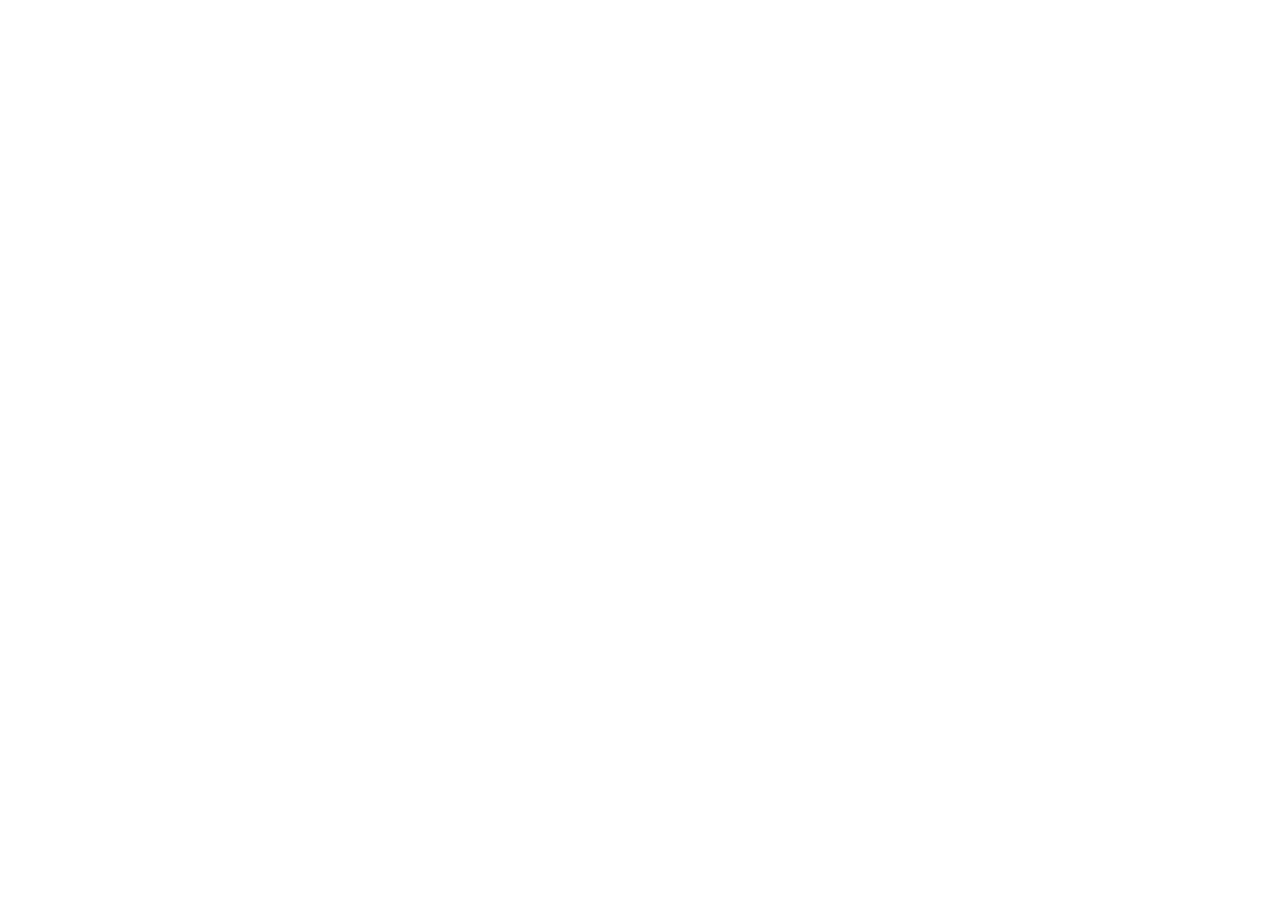
==== index.html @ 2ea9eb3d "Add index.html" ====
<!doctype html>
<html lang="en">
  <head>
    <meta charset="UTF-8" />
    <meta name="viewport" content="width=device-width, initial-scale=1.0" />
    <title>Portfolio</title>
  </head>
  <body></body>
</html>
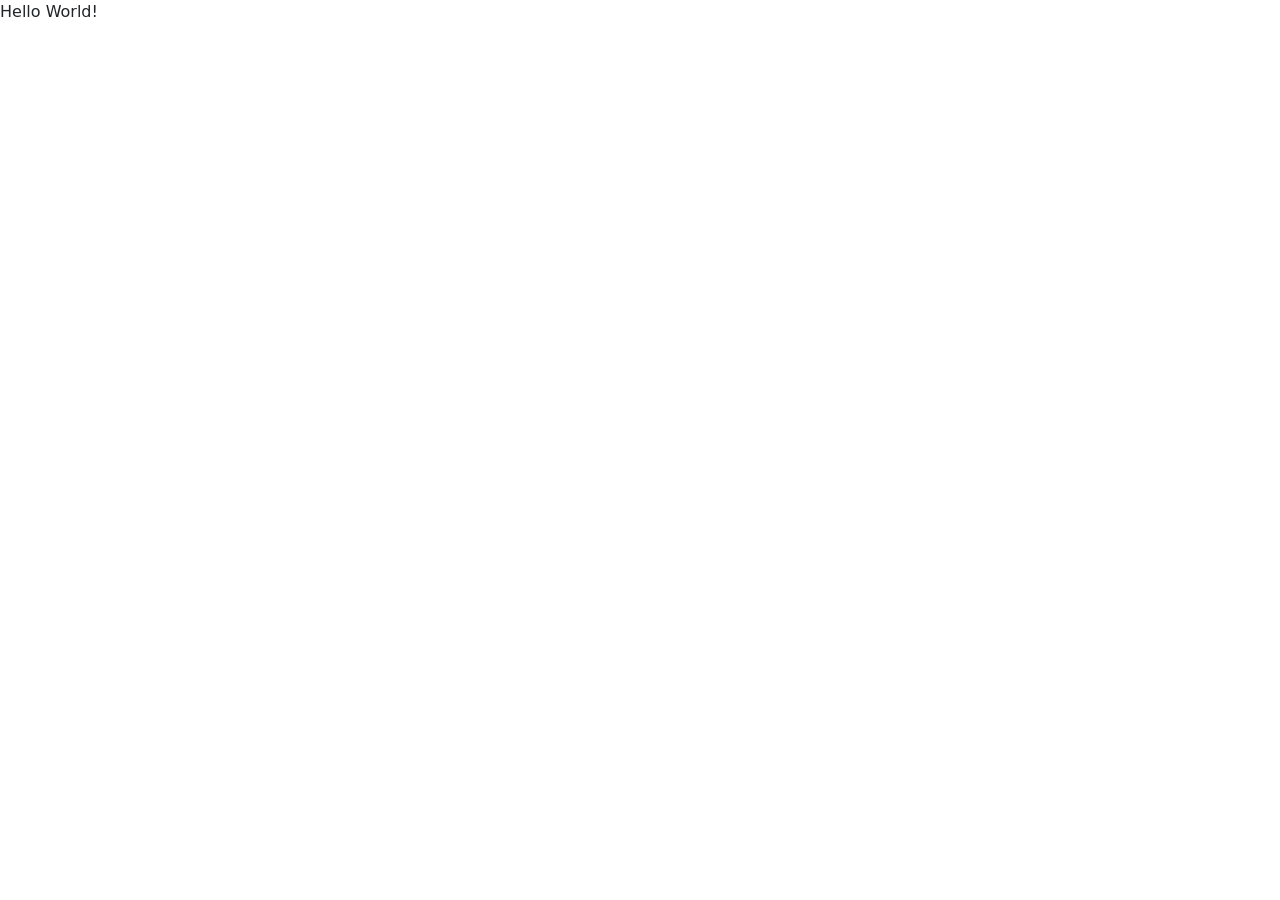
==== commit 6cb929c1: "Add boostrap" ====
--- a/index.html
+++ b/index.html
@@ -3,7 +3,20 @@
   <head>
     <meta charset="UTF-8" />
     <meta name="viewport" content="width=device-width, initial-scale=1.0" />
+    <link
+      href="https://cdn.jsdelivr.net/npm/bootstrap@5.3.8/dist/css/bootstrap.min.css"
+      rel="stylesheet"
+      integrity="sha384-sRIl4kxILFvY47J16cr9ZwB07vP4J8+LH7qKQnuqkuIAvNWLzeN8tE5YBujZqJLB"
+      crossorigin="anonymous"
+    />
+    <script
+      src="https://cdn.jsdelivr.net/npm/bootstrap@5.3.8/dist/js/bootstrap.bundle.min.js"
+      integrity="sha384-FKyoEForCGlyvwx9Hj09JcYn3nv7wiPVlz7YYwJrWVcXK/BmnVDxM+D2scQbITxI"
+      crossorigin="anonymous"
+    ></script>
     <title>Portfolio</title>
   </head>
-  <body></body>
+  <body>
+    Hello World!
+  </body>
 </html>
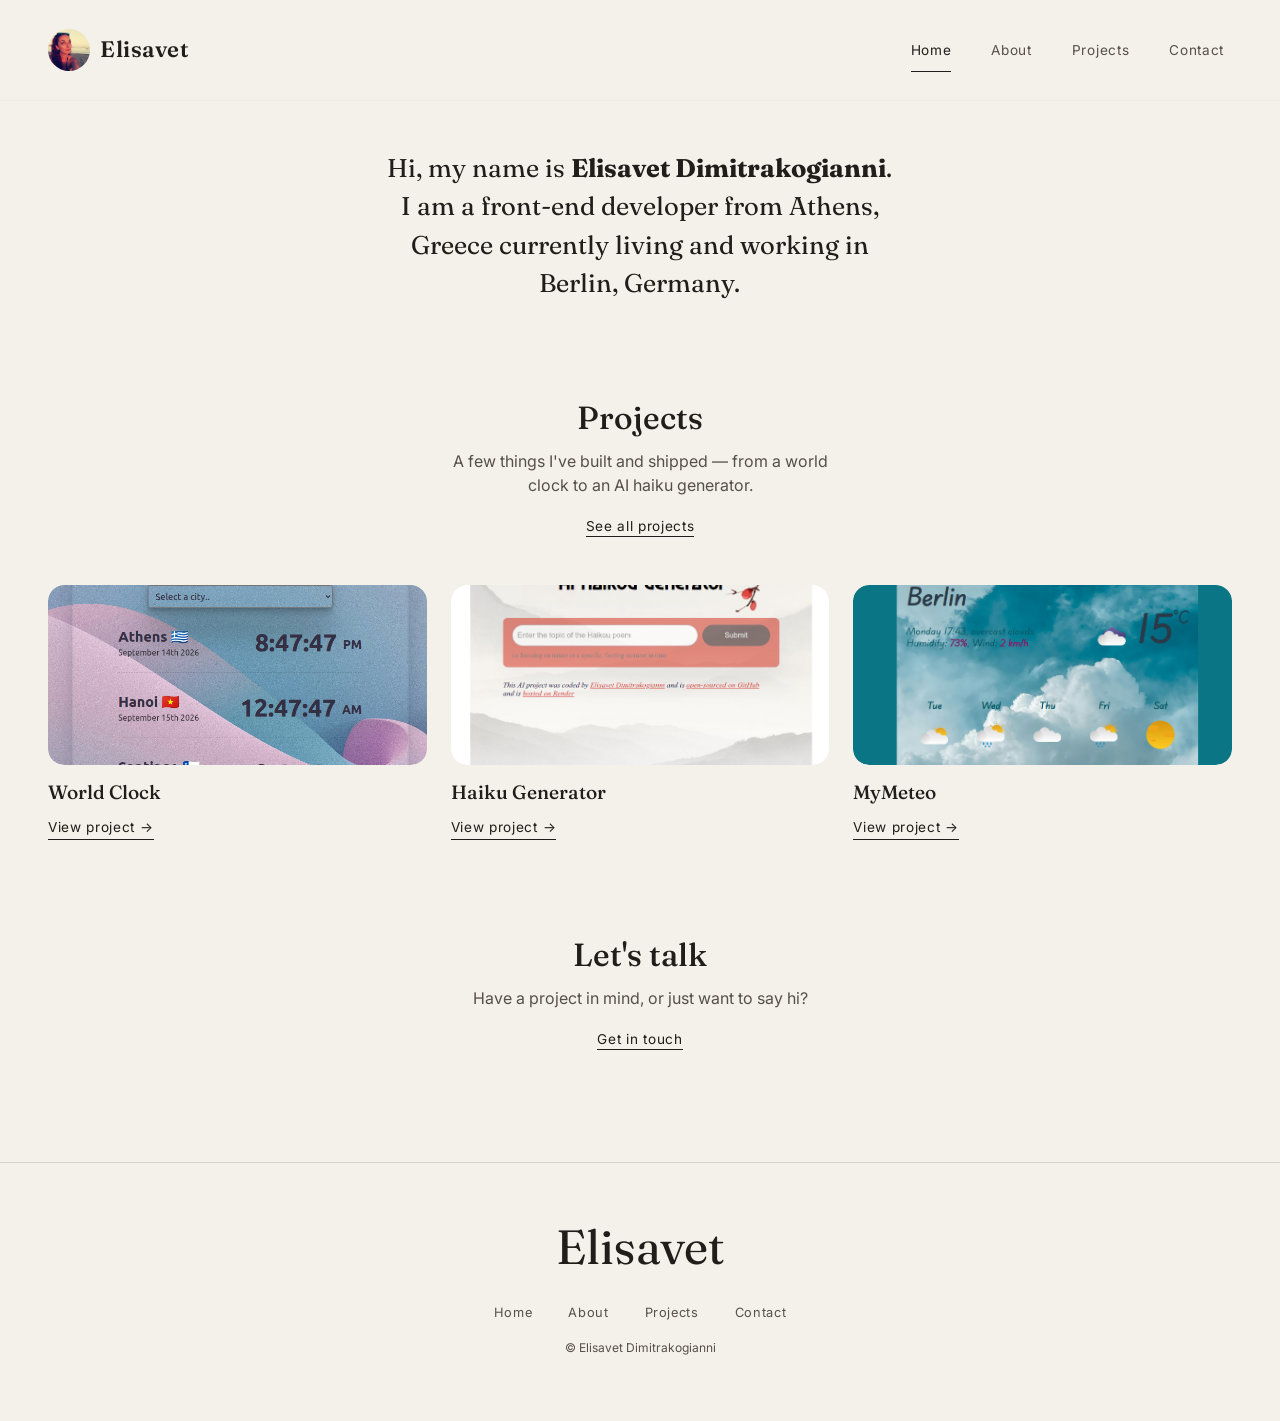
==== commit 2d6586d1: "Added style.css,images and some changes in index.html" ====
--- a/index.html
+++ b/index.html
@@ -3,20 +3,169 @@
   <head>
     <meta charset="UTF-8" />
     <meta name="viewport" content="width=device-width, initial-scale=1.0" />
+    <title>Elisavet Dimitrakogianni - Front-end Developer</title>
+
+    <link rel="preconnect" href="https://fonts.googleapis.com" />
+    <link
+      href="https://fonts.googleapis.com/css2?family=Fraunces:wght@400;600&family=Inter:wght@400;500&display=swap"
+      rel="stylesheet"
+    />
+
     <link
       href="https://cdn.jsdelivr.net/npm/bootstrap@5.3.8/dist/css/bootstrap.min.css"
       rel="stylesheet"
-      integrity="sha384-sRIl4kxILFvY47J16cr9ZwB07vP4J8+LH7qKQnuqkuIAvNWLzeN8tE5YBujZqJLB"
-      crossorigin="anonymous"
     />
+    <link href="styles.css" rel="stylesheet" type="text/css" />
+  </head>
+  <body>
+    <nav class="navbar navbar-expand-lg custom-navbar">
+      <div class="container-fluid px-4 px-md-5 py-3">
+        <a class="navbar-brand brand-with-portrait" href="index.html">
+          <img
+            src="images/portrait.jpg"
+            alt="Portrait of Elisavet Dimitrakogianni"
+            class="nav-portrait"
+          />
+          <span class="wordmark">Elisavet</span>
+        </a>
+        <button
+          class="navbar-toggler"
+          type="button"
+          data-bs-toggle="collapse"
+          data-bs-target="#navMenu"
+          aria-controls="navMenu"
+          aria-expanded="false"
+          aria-label="Toggle navigation"
+        >
+          <span class="navbar-toggler-icon"></span>
+        </button>
+        <div class="collapse navbar-collapse justify-content-end" id="navMenu">
+          <ul class="navbar-nav nav-links">
+            <li class="nav-item">
+              <a class="nav-link active" href="index.html">Home</a>
+            </li>
+            <li class="nav-item">
+              <a class="nav-link" href="about.html">About</a>
+            </li>
+            <li class="nav-item">
+              <a class="nav-link" href="projects.html">Projects</a>
+            </li>
+            <li class="nav-item">
+              <a class="nav-link" href="contact.html">Contact</a>
+            </li>
+          </ul>
+        </div>
+      </div>
+    </nav>
+    <hr class="divider" />
+
+    <section class="hero container-fluid px-4 px-md-5 py-5">
+      <div class="row align-items-center justify-content-center">
+        <div class="col-lg-8 text-center">
+          <p class="intro-text">
+            Hi, my name is <strong>Elisavet Dimitrakogianni</strong>. I am a
+            front-end developer from Athens, Greece currently living and working
+            in Berlin, Germany.
+          </p>
+        </div>
+      </div>
+    </section>
+
+    <section class="projects-teaser container-fluid px-4 px-md-5 py-5">
+      <div class="row justify-content-center text-center mb-5">
+        <div class="col-lg-6">
+          <h2 class="section-heading">Projects</h2>
+          <p class="section-text">
+            A few things I've built and shipped — from a world clock to an AI
+            haiku generator.
+          </p>
+          <a href="projects.html" class="text-link">See all projects</a>
+        </div>
+      </div>
+      <div class="row justify-content-center g-4">
+        <div class="col-10 col-md-4">
+          <div class="project-image">
+            <img
+              src="images/project-worldclock.png"
+              alt="World Clock project screenshot"
+              class="project-thumb"
+            />
+          </div>
+          <h3 class="project-name">World Clock</h3>
+          <a
+            href="https://my-worldclockproject.netlify.app/"
+            target="_blank"
+            rel="noopener"
+            class="text-link project-link"
+            >View project →</a
+          >
+        </div>
+
+        <div class="col-10 col-md-4">
+          <div class="project-image">
+            <img
+              src="images/project-haiku.png"
+              alt="Haiku Generator project screenshot"
+              class="project-thumb"
+            />
+          </div>
+          <h3 class="project-name">Haiku Generator</h3>
+          <a
+            href="https://ai-haikou-generator.onrender.com/"
+            target="_blank"
+            rel="noopener"
+            class="text-link project-link"
+            >View project →</a
+          >
+        </div>
+
+        <div class="col-10 col-md-4">
+          <div class="project-image">
+            <img
+              src="images/project-meteo.png"
+              alt="MyMeteo project screenshot"
+              class="project-thumb"
+            />
+          </div>
+          <h3 class="project-name">MyMeteo</h3>
+          <a
+            href="https://my-meteo-app-1q9k.onrender.com/"
+            target="_blank"
+            rel="noopener"
+            class="text-link project-link"
+            >View project →</a
+          >
+        </div>
+      </div>
+    </section>
+
+    <section
+      class="contact-teaser container-fluid px-4 px-md-5 py-5 text-center"
+    >
+      <h2 class="section-heading">Let's talk</h2>
+      <p class="section-text">
+        Have a project in mind, or just want to say hi?
+      </p>
+      <a href="contact.html" class="text-link">Get in touch</a>
+    </section>
+
+    <footer class="site-footer text-center py-5">
+      <div class="footer-wordmark">Elisavet</div>
+      <ul class="footer-nav list-inline">
+        <li class="list-inline-item"><a href="index.html">Home</a></li>
+        <li class="list-inline-item"><a href="about.html">About</a></li>
+        <li class="list-inline-item"><a href="projects.html">Projects</a></li>
+        <li class="list-inline-item"><a href="contact.html">Contact</a></li>
+      </ul>
+      <p class="footer-meta">
+        © <span id="year"></span> Elisavet Dimitrakogianni
+      </p>
+    </footer>
+
     <script
       src="https://cdn.jsdelivr.net/npm/bootstrap@5.3.8/dist/js/bootstrap.bundle.min.js"
-      integrity="sha384-FKyoEForCGlyvwx9Hj09JcYn3nv7wiPVlz7YYwJrWVcXK/BmnVDxM+D2scQbITxI"
       crossorigin="anonymous"
     ></script>
-    <title>Portfolio</title>
-  </head>
-  <body>
-    Hello World!
+    <script src="script.js"></script>
   </body>
 </html>
--- a/styles.css
+++ b/styles.css
@@ -0,0 +1,193 @@
+:root {
+  --color-bg: #f3f1ea;
+  --color-ink: #201d1a;
+  --color-ink-soft: #55504a;
+  --color-accent: #2c3e50;
+  --color-line: #d8d3c7;
+  --font-serif: "Fraunces", serif;
+  --font-sans: "Inter", sans-serif;
+}
+
+body {
+  background: var(--color-bg);
+  color: var(--color-ink);
+  font-family: var(--font-sans);
+}
+
+.brand-with-portrait {
+  display: flex;
+  align-items: center;
+  gap: 0.65rem;
+  text-decoration: none;
+}
+
+.wordmark {
+  font-family: var(--font-serif);
+  font-size: 1.4rem;
+  font-weight: 600;
+  color: var(--color-ink);
+  letter-spacing: 0.02em;
+}
+
+.nav-portrait {
+  width: 42px;
+  height: 42px;
+  object-fit: cover;
+  border-radius: 50%;
+  display: block;
+}
+
+.nav-links .nav-link {
+  font-family: var(--font-sans);
+  font-size: 0.85rem;
+  letter-spacing: 0.05em;
+  color: var(--color-ink-soft);
+  margin-left: 1.5rem;
+  position: relative;
+}
+
+.nav-links .nav-link:hover,
+.nav-links .nav-link.active {
+  color: var(--color-ink);
+}
+
+.nav-links .nav-link.active::after {
+  content: "";
+  position: absolute;
+  left: 0.5rem;
+  right: 0.5rem;
+  bottom: -4px;
+  height: 1px;
+  background: var(--color-ink);
+}
+
+.divider {
+  border: none;
+  border-top: 1px solid var(--color-line);
+  margin: 0;
+}
+
+.intro-text {
+  font-family: var(--font-serif);
+  font-size: 1.6rem;
+  line-height: 1.5;
+  color: var(--color-ink);
+  max-width: 30ch;
+  margin: 0 auto;
+}
+
+.portrait {
+  width: 100%;
+  max-width: 380px;
+  display: block;
+  margin: 0 auto;
+  border-radius: 4px;
+}
+
+.section-heading {
+  font-family: var(--font-serif);
+  font-size: 2rem;
+  margin-bottom: 0.75rem;
+}
+
+.section-text {
+  color: var(--color-ink-soft);
+  max-width: 40ch;
+  margin: 0 auto 1rem;
+}
+
+.text-link {
+  font-family: var(--font-sans);
+  font-size: 0.85rem;
+  letter-spacing: 0.05em;
+  color: var(--color-ink);
+  text-decoration: none;
+  border-bottom: 1px solid var(--color-ink);
+  padding-bottom: 2px;
+}
+
+.text-link:hover {
+  color: var(--color-accent);
+  border-color: var(--color-accent);
+}
+
+.project-image {
+  width: 100%;
+  height: 180px;
+  border-radius: 16px;
+  overflow: hidden;
+}
+
+.project-thumb {
+  width: 100%;
+  height: 100%;
+  object-fit: cover;
+  display: block;
+  border-radius: 16px;
+  transition: transform 0.3s ease;
+}
+
+.project-image:hover .project-thumb {
+  transform: scale(1.05);
+}
+
+.project-name {
+  margin-top: 1rem;
+  margin-bottom: 0.6rem;
+  font-family: var(--font-serif);
+  font-size: 1.2rem;
+}
+
+.project-link {
+  display: inline-block;
+}
+
+.site-footer {
+  border-top: 1px solid var(--color-line);
+  margin-top: 4rem;
+}
+
+.footer-wordmark {
+  font-family: var(--font-serif);
+  font-size: 3rem;
+}
+
+.footer-nav {
+  margin-top: 1rem;
+}
+
+.footer-nav a {
+  color: var(--color-ink-soft);
+  text-decoration: none;
+  font-size: 0.8rem;
+  letter-spacing: 0.05em;
+  margin: 0 0.75rem;
+}
+
+.footer-nav a:hover {
+  color: var(--color-ink);
+}
+
+.footer-meta {
+  margin-top: 1rem;
+  font-size: 0.75rem;
+  color: var(--color-ink-soft);
+}
+
+@media (max-width: 767px) {
+  .nav-portrait {
+    width: 38px;
+    height: 38px;
+  }
+
+  .intro-text {
+    font-size: 1.3rem;
+    max-width: none;
+  }
+  .section-heading {
+    font-size: 1.6rem;
+  }
+  .footer-wordmark {
+    font-size: 2rem;
+  }
+}
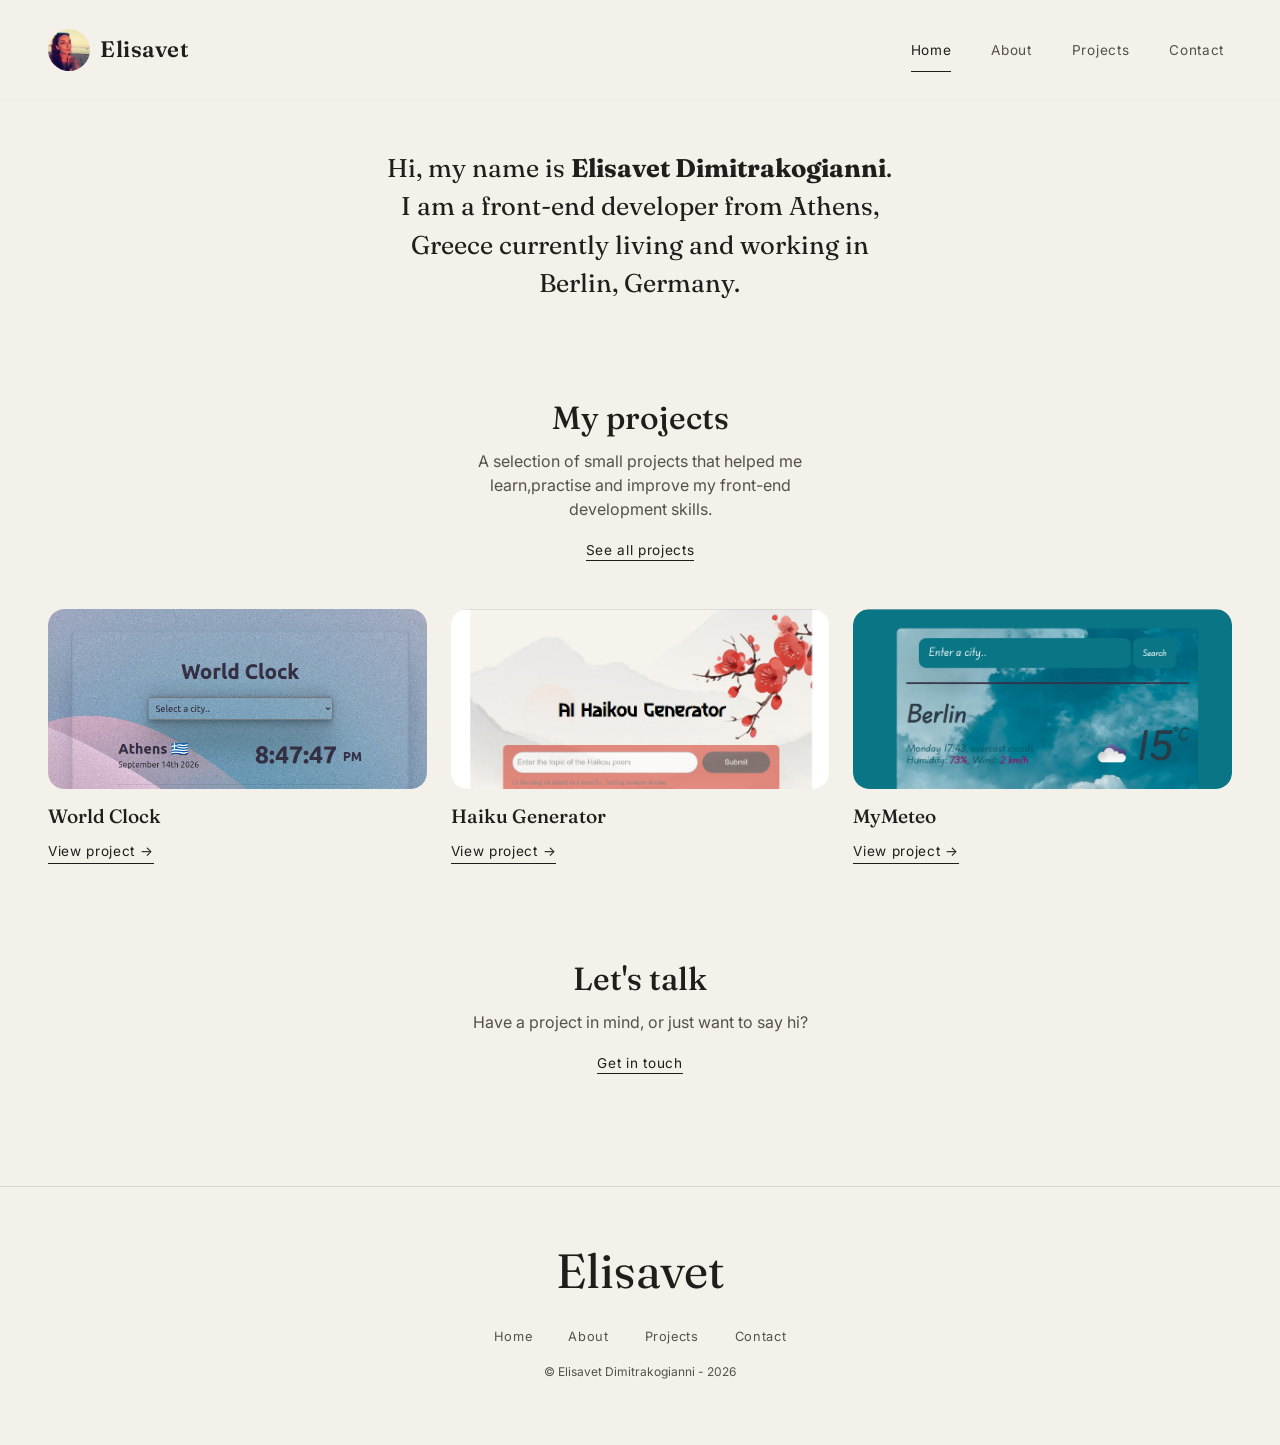
==== commit b2747a92: "changed the paragraph and the position of the screenshots" ====
--- a/index.html
+++ b/index.html
@@ -74,10 +74,10 @@
     <section class="projects-teaser container-fluid px-4 px-md-5 py-5">
       <div class="row justify-content-center text-center mb-5">
         <div class="col-lg-6">
-          <h2 class="section-heading">Projects</h2>
+          <h2 class="section-heading">My projects</h2>
           <p class="section-text">
-            A few things I've built and shipped — from a world clock to an AI
-            haiku generator.
+            A selection of small projects that helped me learn,practise and
+            improve my front-end development skills.
           </p>
           <a href="projects.html" class="text-link">See all projects</a>
         </div>
@@ -158,7 +158,7 @@
         <li class="list-inline-item"><a href="contact.html">Contact</a></li>
       </ul>
       <p class="footer-meta">
-        © <span id="year"></span> Elisavet Dimitrakogianni
+        © <span id="year"></span> Elisavet Dimitrakogianni - 2026
       </p>
     </footer>
 
--- a/styles.css
+++ b/styles.css
@@ -122,6 +122,7 @@
   width: 100%;
   height: 100%;
   object-fit: cover;
+  object-position: top;
   display: block;
   border-radius: 16px;
   transition: transform 0.3s ease;
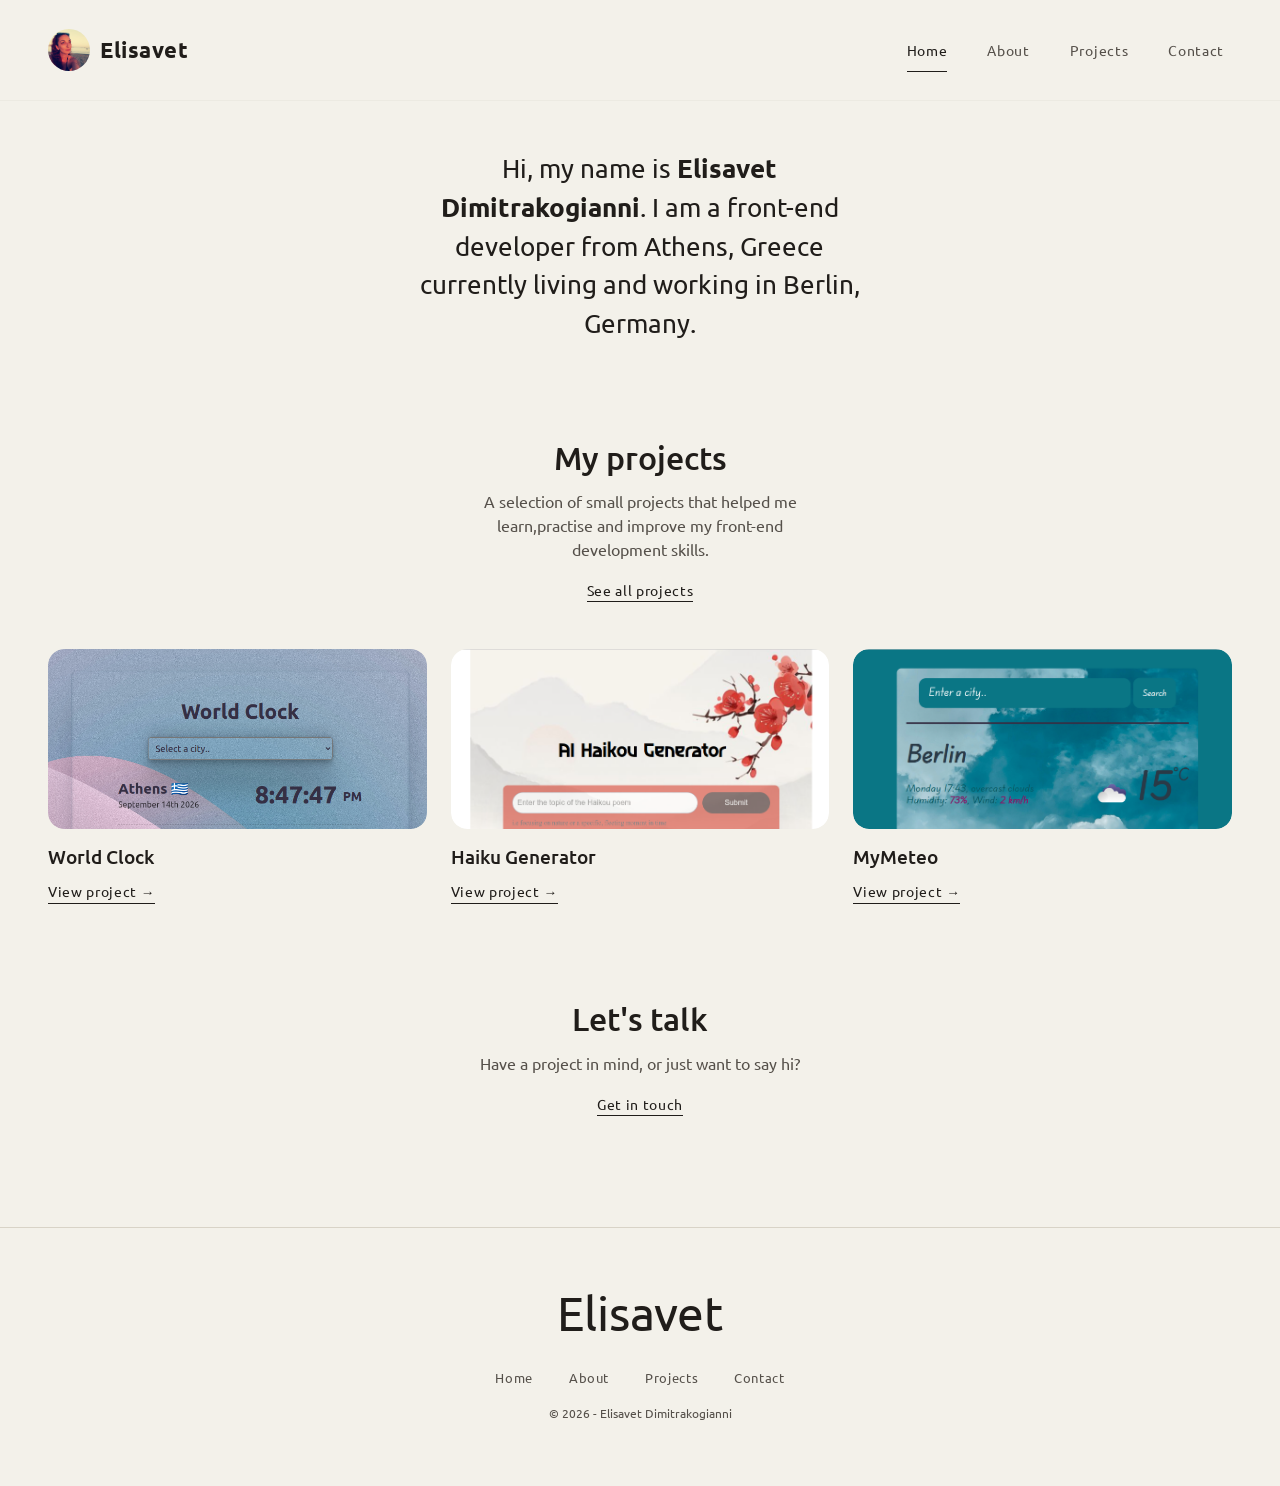
==== commit 78a68099: "added projects.html,about.hmtl,contact.html and the script.js.Changed the font family." ====
--- a/index.html
+++ b/index.html
@@ -7,7 +7,7 @@
 
     <link rel="preconnect" href="https://fonts.googleapis.com" />
     <link
-      href="https://fonts.googleapis.com/css2?family=Fraunces:wght@400;600&family=Inter:wght@400;500&display=swap"
+      href="https://fonts.googleapis.com/css2?family=Capriola&family=Ubuntu:ital,wght@1,300;1,500&family=Winky+Sans:ital,wght@0,300..900;1,300..900&display=swap"
       rel="stylesheet"
     />
 
@@ -158,7 +158,7 @@
         <li class="list-inline-item"><a href="contact.html">Contact</a></li>
       </ul>
       <p class="footer-meta">
-        © <span id="year"></span> Elisavet Dimitrakogianni - 2026
+        © <span id="year"></span> - Elisavet Dimitrakogianni
       </p>
     </footer>
 
--- a/styles.css
+++ b/styles.css
@@ -4,8 +4,8 @@
   --color-ink-soft: #55504a;
   --color-accent: #2c3e50;
   --color-line: #d8d3c7;
-  --font-serif: "Fraunces", serif;
-  --font-sans: "Inter", sans-serif;
+  --font-serif: "Ubuntu", sans-serif;
+  --font-sans: "Ubuntu", sans-serif;
 }
 
 body {
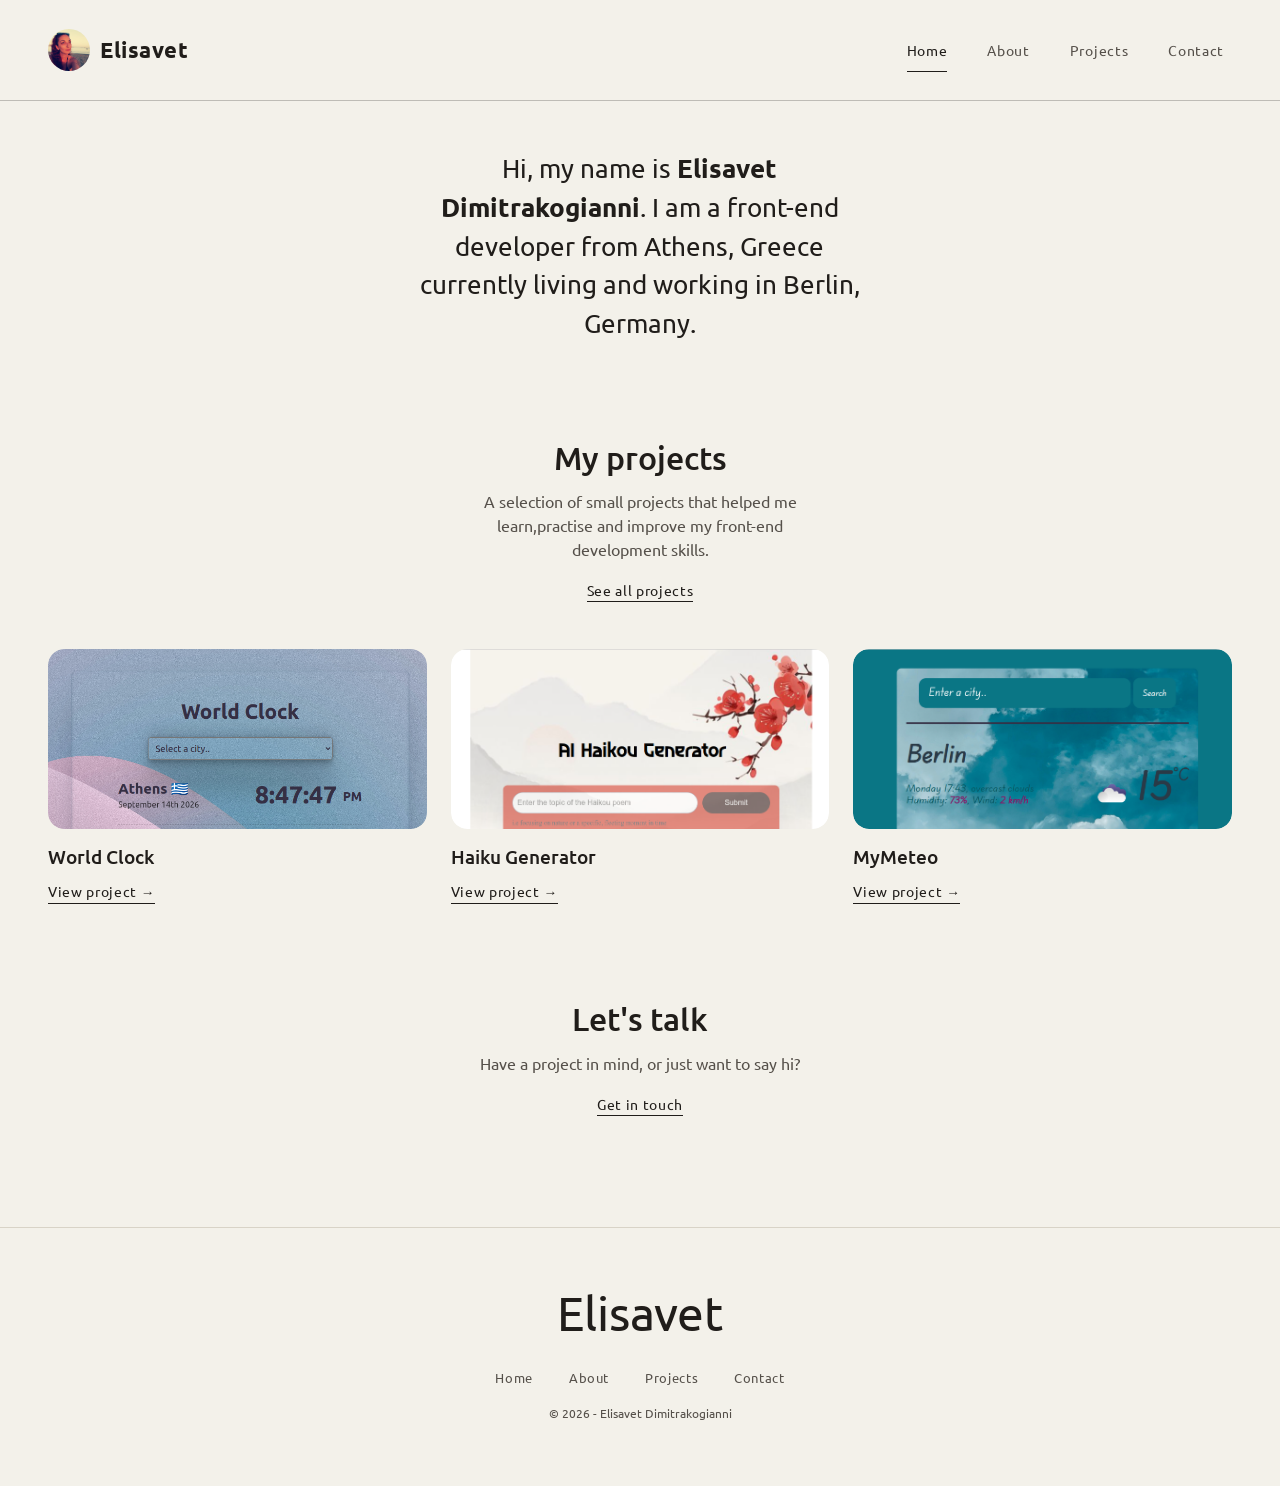
==== commit 7e5f861b: "Added one more link to contact.html and modified index.html" ====
--- a/index.html
+++ b/index.html
@@ -3,6 +3,13 @@
   <head>
     <meta charset="UTF-8" />
     <meta name="viewport" content="width=device-width, initial-scale=1.0" />
+
+    <head>
+      <meta
+        name="description"
+        content="Elisavet Dimitrakogianni is a front-end developer based in Berlin, Germany."
+      />
+    </head>
     <title>Elisavet Dimitrakogianni - Front-end Developer</title>
 
     <link rel="preconnect" href="https://fonts.googleapis.com" />
--- a/styles.css
+++ b/styles.css
@@ -63,7 +63,7 @@
 
 .divider {
   border: none;
-  border-top: 1px solid var(--color-line);
+  border-top: 1px solid var(--color-ink);
   margin: 0;
 }
 
@@ -82,6 +82,20 @@
   display: block;
   margin: 0 auto;
   border-radius: 4px;
+}
+
+.about-text {
+  max-width: 600px;
+}
+
+.about-text .section-heading {
+  text-align: left;
+}
+
+.about-text .section-text {
+  max-width: 100%;
+  margin-left: 0;
+  margin-right: 0;
 }
 
 .section-heading {
